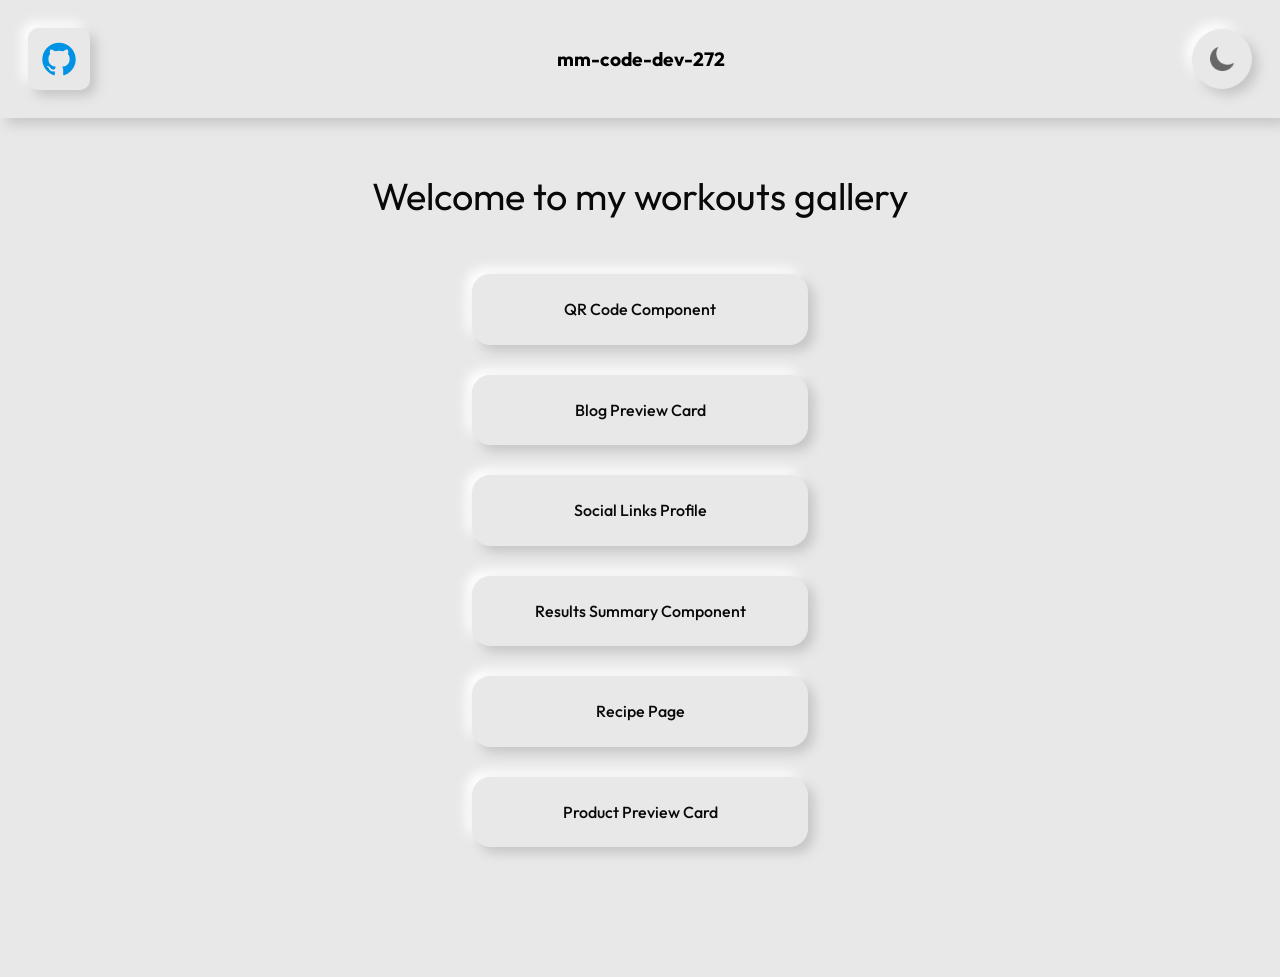
==== index.html @ 546c5eb8 "Update README.md, Demo" ====
<!DOCTYPE html>
<html lang="en">

<head>
    <meta charset="UTF-8">
    <meta name="viewport" content="width=device-width, initial-scale=1.0">
    <title>Demo</title>
    <link rel="stylesheet" href="index-styles.css">
    <link rel="preconnect" href="https://fonts.googleapis.com">
    <link rel="preconnect" href="https://fonts.gstatic.com" crossorigin>
    <link href="https://fonts.googleapis.com/css2?family=Outfit:wght@100..900&display=swap" rel="stylesheet">
    <base href="https://mm-code-dev272.github.io/My-frontend-mentor-challenges/">

    <!-- Using DeepSeek for scripts -->
    <script>
        (function () {
            const saved = localStorage.getItem('theme') || 'system';
            const effective = saved === 'system'
                ? (matchMedia('(prefers-color-scheme: dark)').matches ? 'dark' : 'light')
                : saved;
            document.documentElement.setAttribute('data-theme', effective);
        })();
    </script>
</head>

<body>

    <div class="header">

        <!-- From Uiverse.io by CYBWEBALI -->
        <button class="svg-btn" type="button" onclick="document.location='https://github.com/mm-code-dev272'">

            <svg width="40" height="40" fill="#0092E4" xmlns="http://www.w3.org/2000/svg" data-name="Layer 1"
                viewBox="0 0 24 24" id="github">
                <path
                    d="M12,2.2467A10.00042,10.00042,0,0,0,8.83752,21.73419c.5.08752.6875-.21247.6875-.475,0-.23749-.01251-1.025-.01251-1.86249C7,19.85919,6.35,18.78423,6.15,18.22173A3.636,3.636,0,0,0,5.125,16.8092c-.35-.1875-.85-.65-.01251-.66248A2.00117,2.00117,0,0,1,6.65,17.17169a2.13742,2.13742,0,0,0,2.91248.825A2.10376,2.10376,0,0,1,10.2,16.65923c-2.225-.25-4.55-1.11254-4.55-4.9375a3.89187,3.89187,0,0,1,1.025-2.6875,3.59373,3.59373,0,0,1,.1-2.65s.83747-.26251,2.75,1.025a9.42747,9.42747,0,0,1,5,0c1.91248-1.3,2.75-1.025,2.75-1.025a3.59323,3.59323,0,0,1,.1,2.65,3.869,3.869,0,0,1,1.025,2.6875c0,3.83747-2.33752,4.6875-4.5625,4.9375a2.36814,2.36814,0,0,1,.675,1.85c0,1.33752-.01251,2.41248-.01251,2.75,0,.26251.1875.575.6875.475A10.0053,10.0053,0,0,0,12,2.2467Z">
                </path>
            </svg>

        </button>
        <!-- From Uiverse.io by CYBWEBALI -->
        <h1 class="user">mm-code-dev-272</h1>
        <div class="theme-btn-div">
            <button class="theme-btn" id="theme-btn">
                <!-- Icons by 'https://www.iconpacks.net -->
                <img class="theme-icon" id="theme-icon" src="sun.png" alt="">
            </button>
        </div>
    </div>

    <h1 class="welcome-title">Welcome to my workouts gallery</h1>

    <div class="container">

        <button class="btn" onclick="document.location='01-qr-code-component/qr-code-component.html'">
            QR Code Component
        </button>

        <button class="btn" onclick="document.location='02-Blog-preview-card/Blog-preview-card.html'">
            Blog Preview Card
        </button>

        <button class="btn" onclick="document.location='03-social-links-profile-main/social-links-profile-main.html'">
            Social Links Profile
        </button>

        <button class="btn" onclick="document.location='04-Results-summary-component/Results-summary-component.html'">
            Results Summary Component
        </button>
        <button class="btn" onclick="document.location='05-recipe-page/recipe-page.html'">
            Recipe Page
        </button>
        <button class="btn" onclick="document.location='06-product-preview-card/product-preview-card.html'">
            Product Preview Card
        </button>

    </div>
    <footer style="display: block; margin-top: 10rem;">

    </footer>
    <script>
        const html = document.documentElement;
        const toggleBtn = document.getElementById('theme-btn');
        const icon = document.getElementById('theme-icon');
        const systemDark = matchMedia('(prefers-color-scheme: dark)');

        function getCurrentTheme() {
            return html.getAttribute('data-theme') || 'light';
        }

        function updateIcon() {
            const isDark = getCurrentTheme() === 'dark';
            icon.src = isDark ? 'sun.png' : 'moon.png';
            toggleBtn.setAttribute('aria-pressed', isDark);
        }

        updateIcon();


        toggleBtn.addEventListener('click', () => {
            const next = getCurrentTheme() === 'dark' ? 'light' : 'dark';
            html.setAttribute('data-theme', next);
            localStorage.setItem('theme', next);
            updateIcon();
        });

        systemDark.addEventListener('change', () => {
            if (localStorage.getItem('theme') === 'system') {
                const effective = systemDark.matches ? 'dark' : 'light';
                html.setAttribute('data-theme', effective);
                updateIcon();
            }
        });
    </script>
</body>

</html>
---- index-styles.css ----
:root {
    color-scheme: light;
    --bg-color: #e8e8e8;
    --txt-color: #090909;
    --light-shadow-u: #ffffff;
    --light-shadow-d: #c5c5c5;
    --box-shadow:
        6px 6px 12px var(--light-shadow-d),
        -6px -6px 12px var(--light-shadow-u);
    --hover-box-shadow: 0px 0px 0px var(--light-shadow-d),
        0px 0px 0px var(--light-shadow-u),
        inset 4px 4px 12px var(--light-shadow-d),
        inset -4px -4px 12px var(--light-shadow-u);
    --svg-btn-hover-border: rgba(0, 0, 0, 0.1);
}

[data-theme="dark"] {
    color-scheme: dark;
    --bg-color: #2a2a2a;
    --txt-color: #ffffff;
    --light-shadow-u: rgba(255, 255, 255, 0.4);
    --light-shadow-d: rgba(0, 0, 0, 1);
    --box-shadow:
        3px 3px 10px rgba(0, 0, 0, 1),
        -1px -1px 6px rgba(255, 255, 255, 0.4);
    --hover-box-shadow:
        0px 0px 0px var(--light-shadow-d),
        0px 0px 0px var(--light-shadow-u),
        inset 3px 3px 10px var(--light-shadow-d),
        inset -1px -1px 6px var(--light-shadow-u);
    --svg-btn-hover-border: rgba(0, 0, 0, 0.455);
}

* {
    margin: 0;
    padding: 0;
    box-sizing: border-box;
}

html {
    font-size: 62.5%;
    /* 1rem = 10px */
}

body {
    display: flex;
    flex-direction: column;
    gap: 3rem;
    background-color: var(--bg-color);
    font-family: 'Outfit', sans-serif;
}

.header {
    position: sticky;
    top: 0;
    display: flex;
    flex-direction: row;
    align-items: center;
    justify-content: space-between;
    border: 0.3rem solid var(--txt-color);
    background-color: var(--bg-color);
    box-shadow: var(--box-shadow);
    border: none;
    width: 100%;
    padding: clamp(1.5rem, 1.0183rem + 1.3761vw, 3rem);
}

.user {
    /* 15px at 350px viewport → 20px at 1440px viewport */
    font-size: clamp(1.5rem, 1.3394rem + 0.4587vw, 2rem);
    text-align: center;
}

/* svg section */

/* From Uiverse.io by CYBWEBALI ; note : I changed somethings for my project. */
.svg-btn {
    display: grid;
    place-items: center;
    background: var(--bg-color);
    padding: 1rem;
    border-radius: 1rem;
    box-shadow: var(--box-shadow);

    /* 6px 6px 10px -1px rgba(0, 0, 0, 0.15),
        -6px -6px 10px -1px rgba(255, 255, 255, 0.7); */

    border: 1px solid rgba(0, 0, 0, 0);
    cursor: pointer;
    transition: transform 0.5s;
}

.svg-btn:hover {
    box-shadow: var(--hover-box-shadow);

    /* inset 4px 4px 6px -1px rgba(0, 0, 0, 0.2),
        inset -4px -4px 6px -1px rgba(255, 255, 255, 0.7),
        -0.5px -0.5px 0px rgba(255, 255, 255, 1),
        0.5px 0.5px 0px rgba(0, 0, 0, 0.15),
        0px 12px 10px -10px rgba(0, 0, 0, 0.05); */

    border: 1px solid var(--svg-btn-hover-border);
    transform: translateY(0.5em);
}

.svg-btn svg {
    transition: transform 0.5s;
}

.svg-btn:hover svg {
    transform: scale(0.9);
    fill: var(--txt-color);
}

/* svg section */

.theme-btn-div {
    display: flex;
    flex-direction: row;
}

.theme-btn {
    display: grid;
    place-items: center;
    border-radius: 50%;
    width: 6rem;
    height: 6rem;
    background: var(--bg-color);
    cursor: pointer;
    border: 0.1rem solid var(--bg-color);
    transition: all 0.4s;
    box-shadow: var(--box-shadow)
}

.theme-btn:hover {
    transition: all 0.4s;
    box-shadow: var(--hover-box-shadow);
}

.theme-icon {
    pointer-events: none;
    width: 2.4rem;
    height: 2.4rem;
}

.welcome-title {
    color: var(--txt-color);
    /* 25px at 350px viewport → 40px at 1440px viewport */
    font-size: clamp(2.5rem, 2.0183rem + 1.3761vw, 4rem);
    text-align: center;
    font-weight: 400;
    /* position: sticky;
    top: 0;
    display: block;
    background-color: var(--bg-color); */
    padding: clamp(2rem, 1.8394rem + 0.4587vw, 2.5rem);
}

.container {
    display: flex;
    flex-direction: column;
    align-items: center;
    justify-content: center;
    gap: 3rem;
}

.btn {

    /* 250px at 350px viewport → 350px at 1440px viewport */
    width: clamp(25rem, 21.789rem + 9.1743vw, 35rem);
    color: var(--txt-color);
    /* 20px at 350px viewport → 25px at 1440px viewport */
    padding: clamp(2rem, 1.8394rem + 0.4587vw, 2.5rem);
    font-size: 1.6rem;
    font-weight: 500;
    font-family: 'Outfit', sans-serif;
    text-decoration: none;
    border-radius: 1.8rem;
    background: var(--bg-color);
    cursor: pointer;
    border: 0.1rem solid var(--bg-color);
    transition: all 0.35s;
    box-shadow: var(--box-shadow)
}

.btn:hover {
    box-shadow: var(--hover-box-shadow);
}
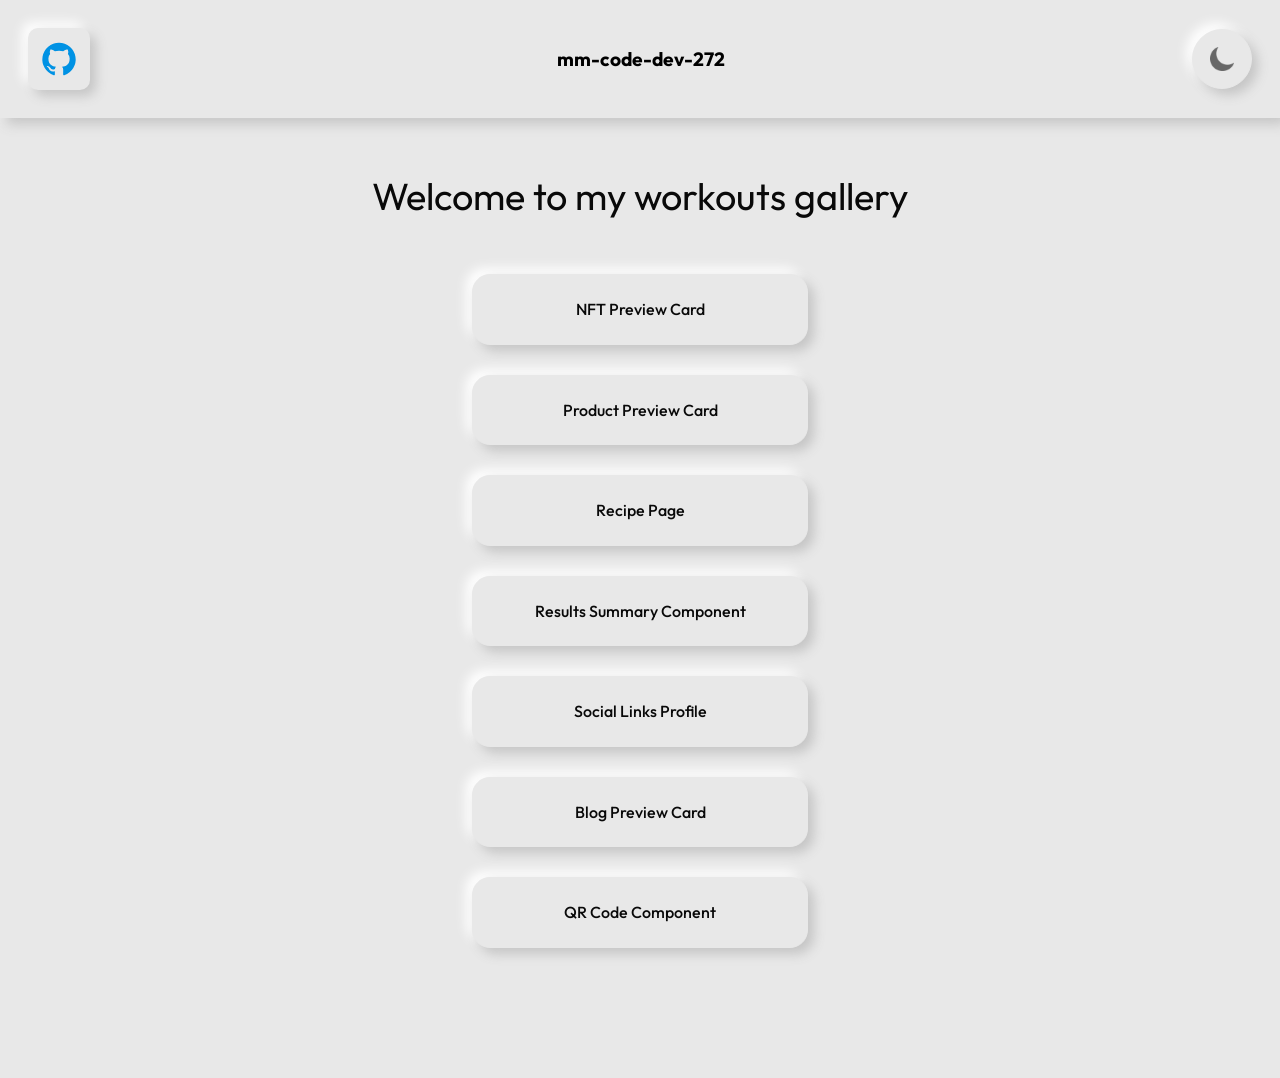
==== commit 12cb0023: "Update README.md and Demo" ====
--- a/index.html
+++ b/index.html
@@ -73,6 +73,9 @@
         <button class="btn" onclick="document.location='06-product-preview-card/product-preview-card.html'">
             Product Preview Card
         </button>
+        <button class="btn" onclick="document.location='07-nft-preview-card-component/nft-preview-card.html'">
+            NFT Preview Card
+        </button>
 
     </div>
     <footer style="display: block; margin-top: 10rem;">
--- a/index-styles.css
+++ b/index-styles.css
@@ -158,7 +158,7 @@
 
 .container {
     display: flex;
-    flex-direction: column;
+    flex-direction: column-reverse;
     align-items: center;
     justify-content: center;
     gap: 3rem;
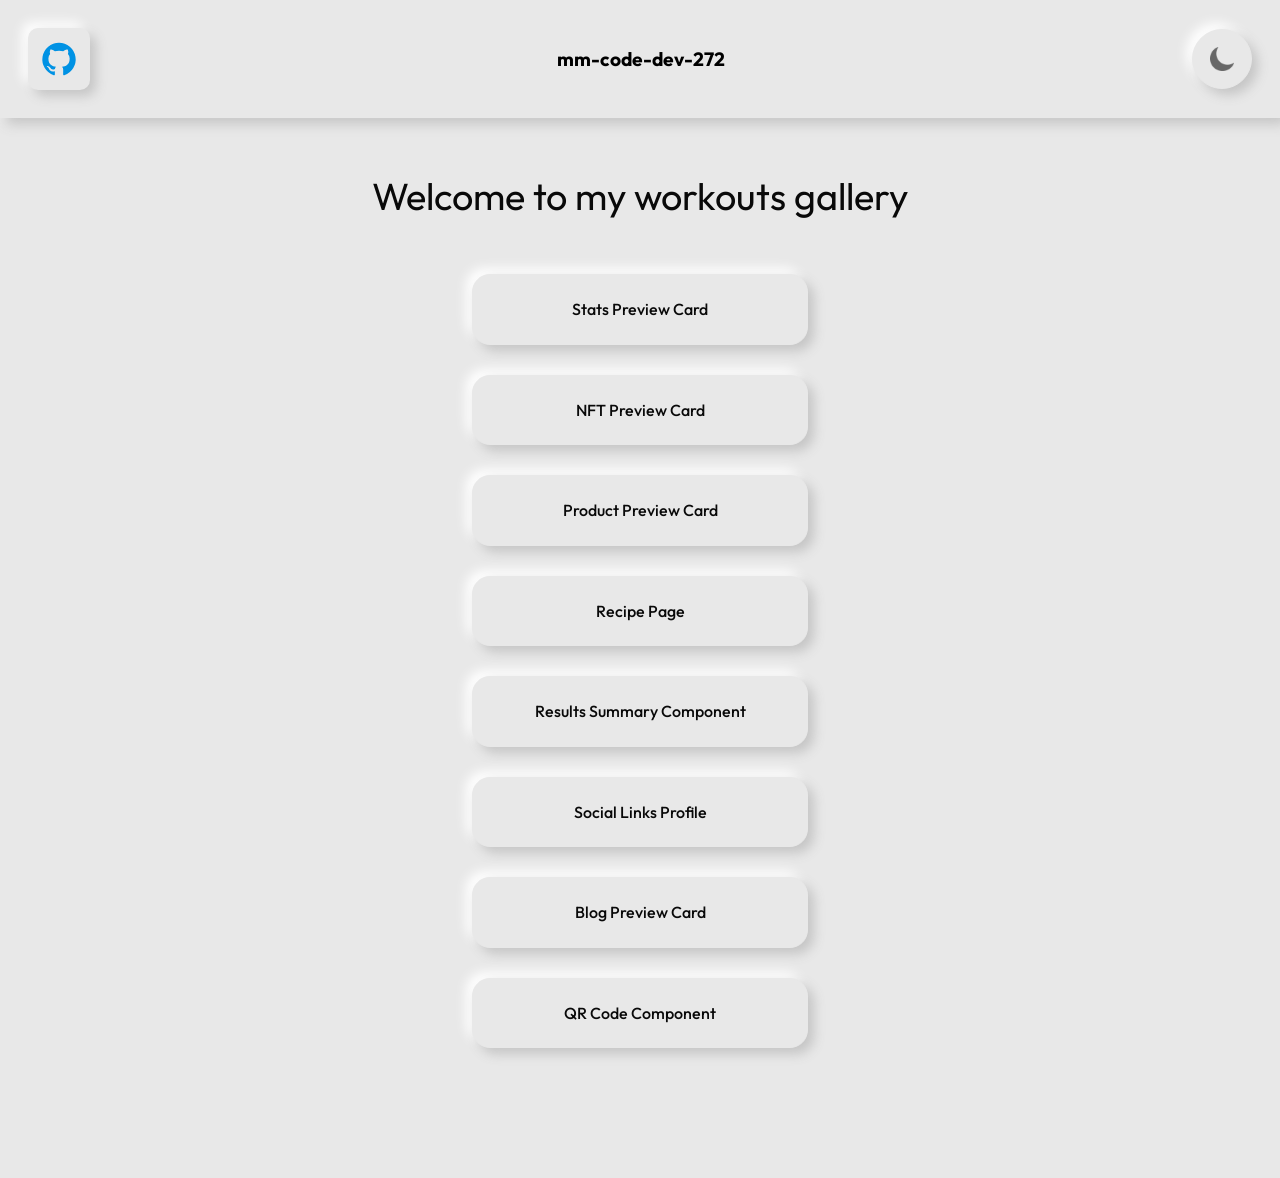
==== commit f6c4b042: "Update README.md and Live Demo" ====
--- a/index.html
+++ b/index.html
@@ -76,6 +76,9 @@
         <button class="btn" onclick="document.location='07-nft-preview-card-component/nft-preview-card.html'">
             NFT Preview Card
         </button>
+        <button class="btn" onclick="document.location='08-stats-preview-card/stats-preview-card.html'">
+            Stats Preview Card
+        </button>
 
     </div>
     <footer style="display: block; margin-top: 10rem;">
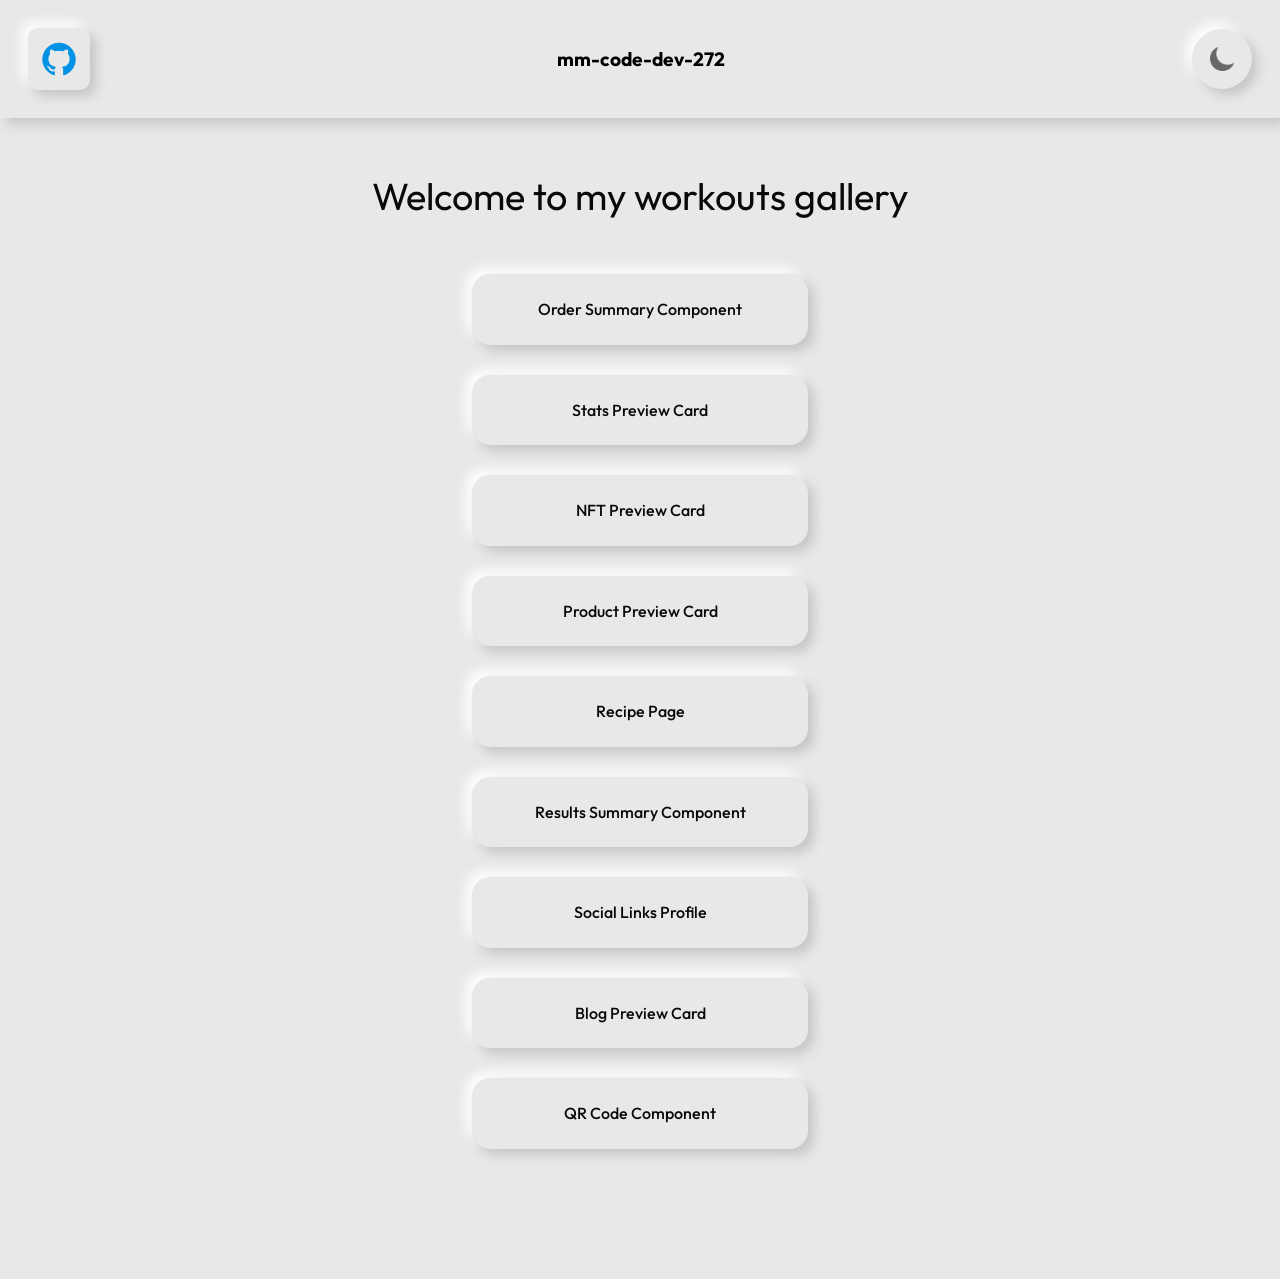
==== commit 2f268d8c: "Update README.md and Live Demo" ====
--- a/index.html
+++ b/index.html
@@ -79,6 +79,9 @@
         <button class="btn" onclick="document.location='08-stats-preview-card/stats-preview-card.html'">
             Stats Preview Card
         </button>
+        <button class="btn" onclick="document.location='09-order-summary/order-summary.html'">
+            Order Summary Component
+        </button>
 
     </div>
     <footer style="display: block; margin-top: 10rem;">
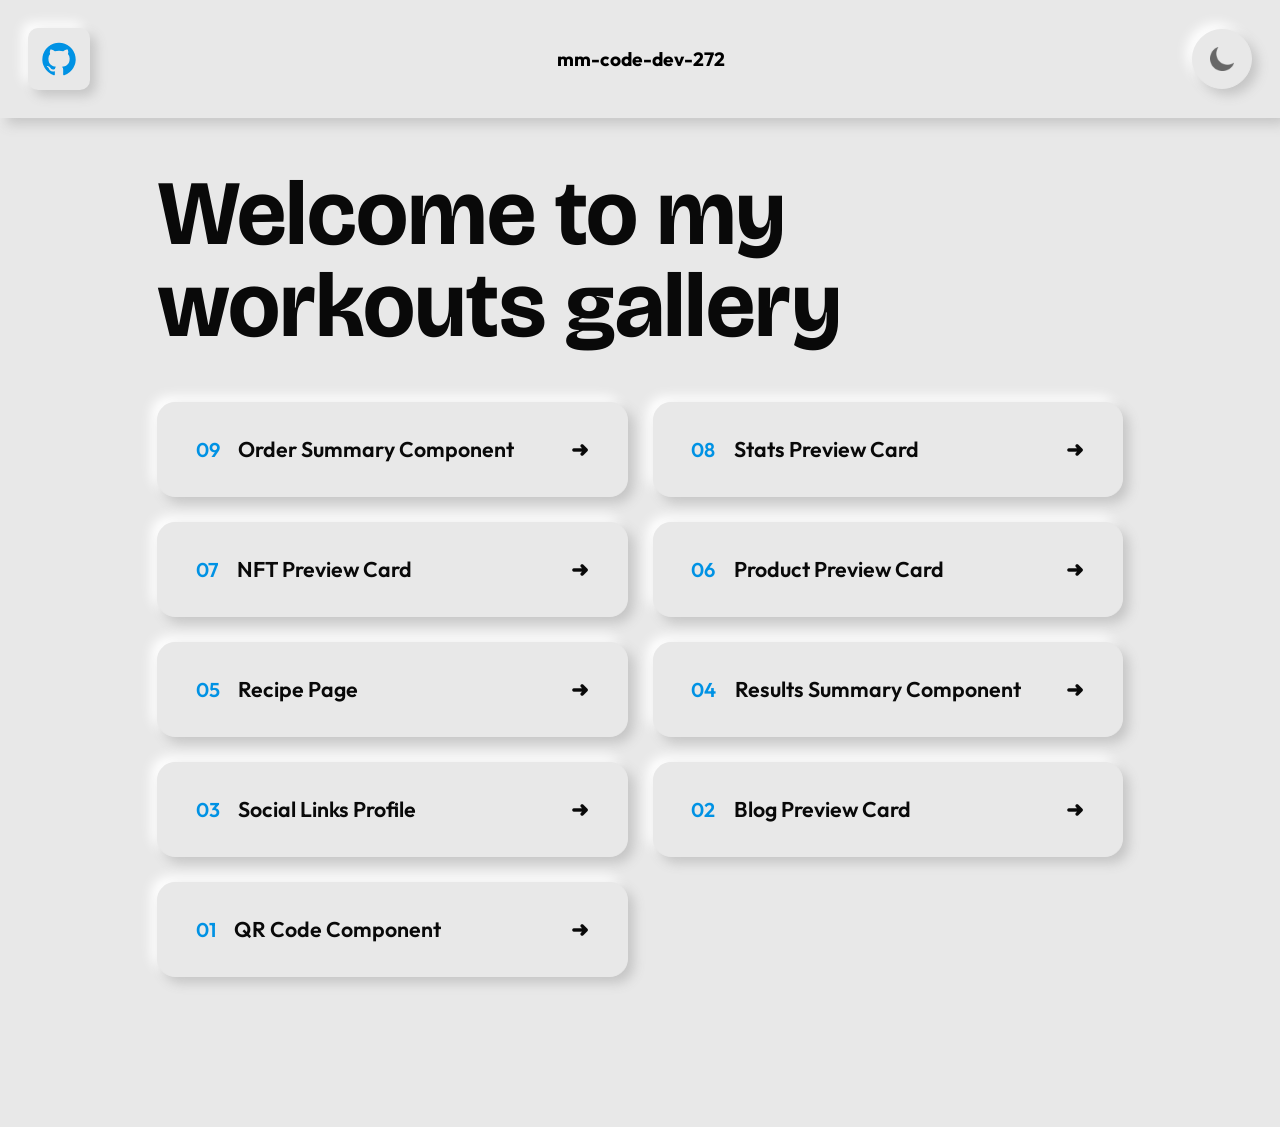
==== commit 99aaa259: "Big change in landing page CSS" ====
--- a/index.html
+++ b/index.html
@@ -9,8 +9,10 @@
     <link rel="preconnect" href="https://fonts.googleapis.com">
     <link rel="preconnect" href="https://fonts.gstatic.com" crossorigin>
     <link href="https://fonts.googleapis.com/css2?family=Outfit:wght@100..900&display=swap" rel="stylesheet">
+    <link href="https://fonts.googleapis.com/css2?family=Bricolage+Grotesque:opsz,wght@12..96,700&display=swap"
+        rel="stylesheet">
+
     <base href="https://mm-code-dev272.github.io/My-frontend-mentor-challenges/">
-
     <!-- Using DeepSeek for scripts -->
     <script>
         (function () {
--- a/index-styles.css
+++ b/index-styles.css
@@ -2,6 +2,7 @@
     color-scheme: light;
     --bg-color: #e8e8e8;
     --txt-color: #090909;
+    --accent: #0092e4;
     --light-shadow-u: #ffffff;
     --light-shadow-d: #c5c5c5;
     --box-shadow:
@@ -18,6 +19,7 @@
     color-scheme: dark;
     --bg-color: #2a2a2a;
     --txt-color: #ffffff;
+    --accent: #3fb0ff;
     --light-shadow-u: rgba(255, 255, 255, 0.4);
     --light-shadow-d: rgba(0, 0, 0, 1);
     --box-shadow:
@@ -45,7 +47,9 @@
 body {
     display: flex;
     flex-direction: column;
-    gap: 3rem;
+    min-height: 100vh;
+    min-height: 100dvh;
+    gap: 5rem;
     background-color: var(--bg-color);
     font-family: 'Outfit', sans-serif;
 }
@@ -145,36 +149,43 @@
 
 .welcome-title {
     color: var(--txt-color);
-    /* 25px at 350px viewport → 40px at 1440px viewport */
-    font-size: clamp(2.5rem, 2.0183rem + 1.3761vw, 4rem);
-    text-align: center;
-    font-weight: 400;
-    /* position: sticky;
-    top: 0;
-    display: block;
-    background-color: var(--bg-color); */
-    padding: clamp(2rem, 1.8394rem + 0.4587vw, 2.5rem);
+    font-family: "Bricolage Grotesque", sans-serif;
+    /* 44px at 320px viewport → 100px at 1440px viewport */
+    font-size: clamp(4.4rem, 2.8rem + 5vw, 10rem);
+    text-align: left;
+    line-height: 1;
+    font-weight: 700;
+    max-width: clamp(32rem, 12.5714rem + 60.7143vw, 100rem);
+    padding: 0 clamp(2rem, 0.2857rem + 5.3571vw, 8rem);
+    margin: 0 clamp(0rem, -2.8571rem + 8.9286vw, 10rem);
 }
 
 .container {
-    display: flex;
-    flex-direction: column-reverse;
+    display: grid;
+    place-items: center;
+    grid-template-columns: repeat(auto-fit, minmax(min(100%, 40rem), 1fr));
+    gap: 2.5rem;
+    padding: 0 clamp(2rem, 0.2857rem + 5.3571vw, 8rem);
+    margin: 0 clamp(0rem, -2.8571rem + 8.9286vw, 10rem);
+    counter-reset: workout;
+}
+
+button {
+    font-family: inherit;
+}
+
+.btn {
+    counter-increment: workout;
+    display: flex;
     align-items: center;
-    justify-content: center;
-    gap: 3rem;
-}
-
-.btn {
-
-    /* 250px at 350px viewport → 350px at 1440px viewport */
-    width: clamp(25rem, 21.789rem + 9.1743vw, 35rem);
+    gap: clamp(1.2rem, 0.9714rem + 0.7143vw, 2rem);
+    width: 100%;
+    min-height: 9.5rem;
     color: var(--txt-color);
-    /* 20px at 350px viewport → 25px at 1440px viewport */
-    padding: clamp(2rem, 1.8394rem + 0.4587vw, 2.5rem);
-    font-size: 1.6rem;
-    font-weight: 500;
-    font-family: 'Outfit', sans-serif;
-    text-decoration: none;
+    padding: 0 clamp(2.2rem, 1.6857rem + 1.6071vw, 4rem);
+    font-size: clamp(1.8rem, 1.6857rem + 0.3571vw, 2.2rem);
+    font-weight: 600;
+    text-align: left;
     border-radius: 1.8rem;
     background: var(--bg-color);
     cursor: pointer;
@@ -183,6 +194,56 @@
     box-shadow: var(--box-shadow)
 }
 
+.btn::before {
+    content: counter(workout, decimal-leading-zero);
+    color: var(--accent);
+    font-size: 2rem;
+    font-weight: 600;
+    letter-spacing: 0;
+}
+
+.btn::after {
+    content: "➜";
+    margin-left: auto;
+    transition: transform 0.25s ease;
+}
+
 .btn:hover {
     box-shadow: var(--hover-box-shadow);
+}
+
+.btn:hover::after {
+    transform: translateX(0.6rem);
+}
+
+.btn:nth-child(1) {
+    order: 8;
+}
+
+.btn:nth-child(2) {
+    order: 7;
+}
+
+.btn:nth-child(3) {
+    order: 6;
+}
+
+.btn:nth-child(4) {
+    order: 5;
+}
+
+.btn:nth-child(5) {
+    order: 4;
+}
+
+.btn:nth-child(6) {
+    order: 3;
+}
+
+.btn:nth-child(7) {
+    order: 2;
+}
+
+.btn:nth-child(8) {
+    order: 1;
 }
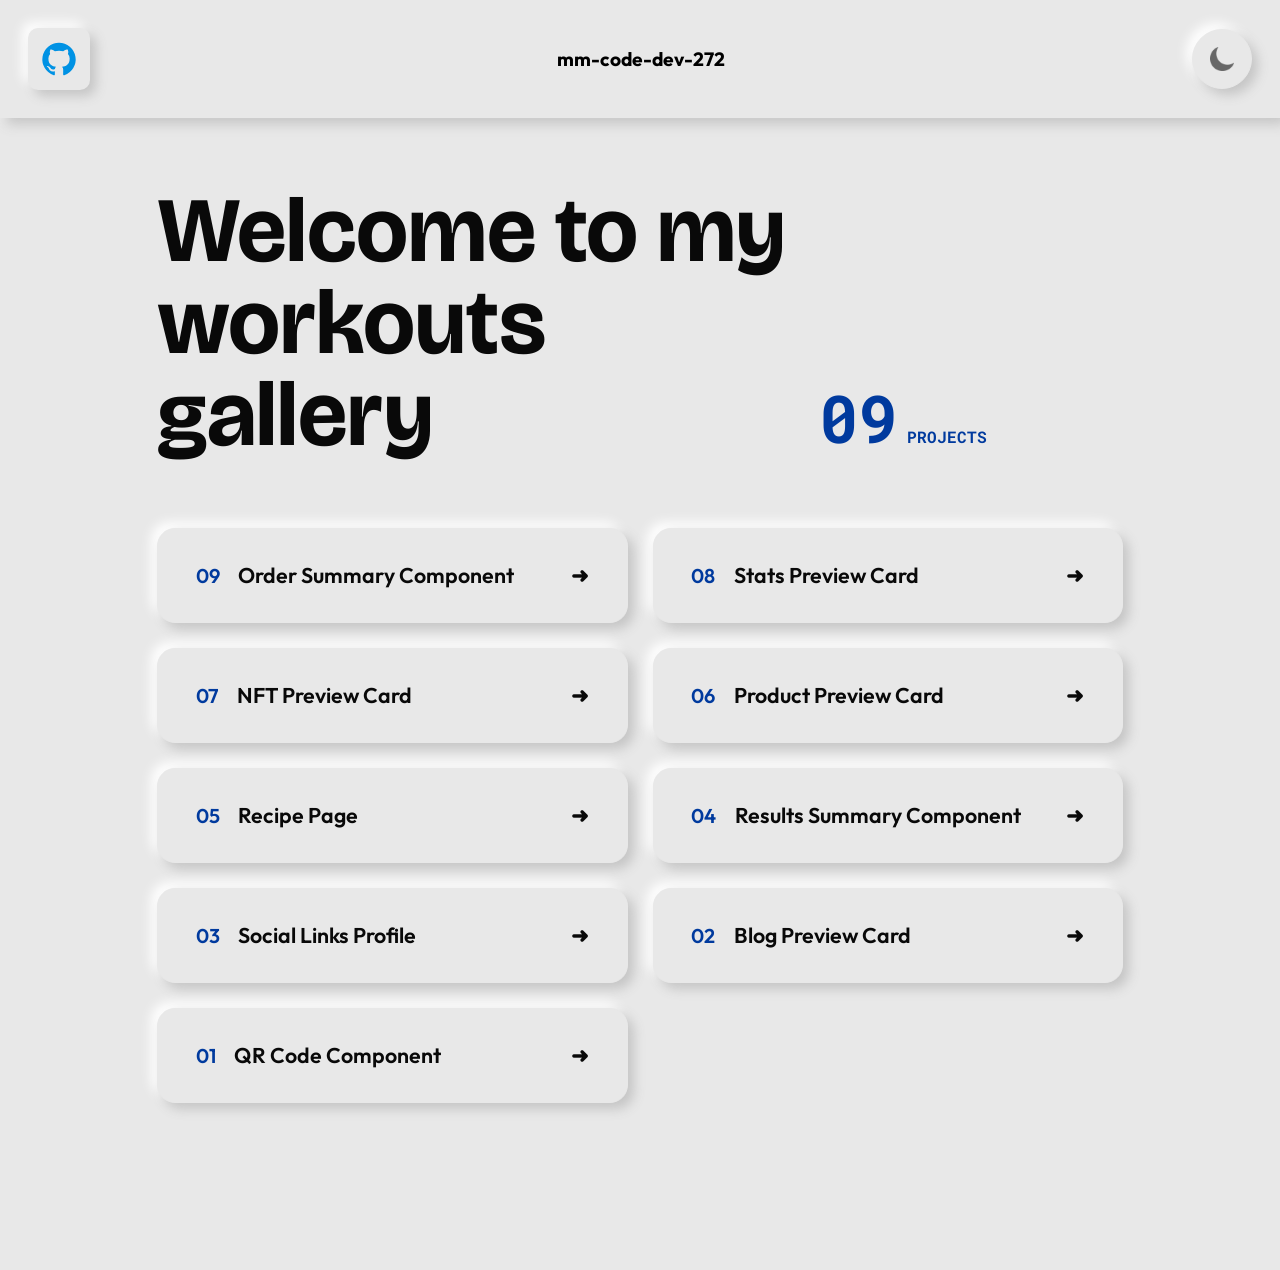
==== commit da6fee90: "Minor changes in Live Demo" ====
--- a/index.html
+++ b/index.html
@@ -11,6 +11,7 @@
     <link href="https://fonts.googleapis.com/css2?family=Outfit:wght@100..900&display=swap" rel="stylesheet">
     <link href="https://fonts.googleapis.com/css2?family=Bricolage+Grotesque:opsz,wght@12..96,700&display=swap"
         rel="stylesheet">
+    <link href="https://fonts.googleapis.com/css2?family=Roboto+Mono:wght@600&display=swap" rel="stylesheet">
 
     <base href="https://mm-code-dev272.github.io/My-frontend-mentor-challenges/">
     <!-- Using DeepSeek for scripts -->
@@ -50,7 +51,10 @@
         </div>
     </div>
 
-    <h1 class="welcome-title">Welcome to my workouts gallery</h1>
+    <div class="title">
+        <h1 class="welcome-title">Welcome to my workouts gallery</h1>
+        <p class="workouts-number"></p>
+    </div>
 
     <div class="container">
 
@@ -94,27 +98,21 @@
         const toggleBtn = document.getElementById('theme-btn');
         const icon = document.getElementById('theme-icon');
         const systemDark = matchMedia('(prefers-color-scheme: dark)');
-
         function getCurrentTheme() {
             return html.getAttribute('data-theme') || 'light';
         }
-
         function updateIcon() {
             const isDark = getCurrentTheme() === 'dark';
             icon.src = isDark ? 'sun.png' : 'moon.png';
             toggleBtn.setAttribute('aria-pressed', isDark);
         }
-
         updateIcon();
-
-
         toggleBtn.addEventListener('click', () => {
             const next = getCurrentTheme() === 'dark' ? 'light' : 'dark';
             html.setAttribute('data-theme', next);
             localStorage.setItem('theme', next);
             updateIcon();
         });
-
         systemDark.addEventListener('change', () => {
             if (localStorage.getItem('theme') === 'system') {
                 const effective = systemDark.matches ? 'dark' : 'light';
@@ -122,6 +120,8 @@
                 updateIcon();
             }
         });
+        const count = document.querySelectorAll('.btn').length;
+        document.querySelector('.workouts-number').textContent = String(count).padStart(2, '0');
     </script>
 </body>
 
--- a/index-styles.css
+++ b/index-styles.css
@@ -2,7 +2,7 @@
     color-scheme: light;
     --bg-color: #e8e8e8;
     --txt-color: #090909;
-    --accent: #0092e4;
+    --accent: #003A9E;
     --light-shadow-u: #ffffff;
     --light-shadow-d: #c5c5c5;
     --box-shadow:
@@ -49,7 +49,7 @@
     flex-direction: column;
     min-height: 100vh;
     min-height: 100dvh;
-    gap: 5rem;
+    gap: clamp(5rem, 4.4286rem + 1.7857vw, 7rem);
     background-color: var(--bg-color);
     font-family: 'Outfit', sans-serif;
 }
@@ -61,7 +61,6 @@
     flex-direction: row;
     align-items: center;
     justify-content: space-between;
-    border: 0.3rem solid var(--txt-color);
     background-color: var(--bg-color);
     box-shadow: var(--box-shadow);
     border: none;
@@ -147,6 +146,33 @@
     height: 2.4rem;
 }
 
+.title {
+    display: flex;
+    flex-direction: column;
+    gap: 3rem;
+    align-items: flex-start;
+    /* 310px at 320px viewport → 1000px at 1440px viewport */
+    max-width: clamp(31rem, 11.2857rem + 61.6071vw, 100rem);
+    padding-left: clamp(2rem, 0.2857rem + 5.3571vw, 8rem);
+    margin-left: clamp(0rem, -2.8571rem + 8.9286vw, 10rem);
+}
+
+.workouts-number {
+    /* 40px at 320px viewport → 70px at 1440px viewport */
+    font-size: clamp(4rem, 3.1429rem + 2.6786vw, 7rem);
+    font-weight: 700;
+    font-family: "Roboto Mono", monospace;
+    color: var(--accent);
+}
+
+.workouts-number::after {
+    content: "projects";
+    font-size: 1.6rem;
+    text-transform: uppercase;
+    color: var(--accent);
+    padding-left: 0.8rem;
+}
+
 .welcome-title {
     color: var(--txt-color);
     font-family: "Bricolage Grotesque", sans-serif;
@@ -155,9 +181,6 @@
     text-align: left;
     line-height: 1;
     font-weight: 700;
-    max-width: clamp(32rem, 12.5714rem + 60.7143vw, 100rem);
-    padding: 0 clamp(2rem, 0.2857rem + 5.3571vw, 8rem);
-    margin: 0 clamp(0rem, -2.8571rem + 8.9286vw, 10rem);
 }
 
 .container {
@@ -246,4 +269,11 @@
 
 .btn:nth-child(8) {
     order: 1;
+}
+
+@media(min-width : 800px) {
+    .title {
+        flex-direction: row;
+        align-items: flex-end;
+    }
 }
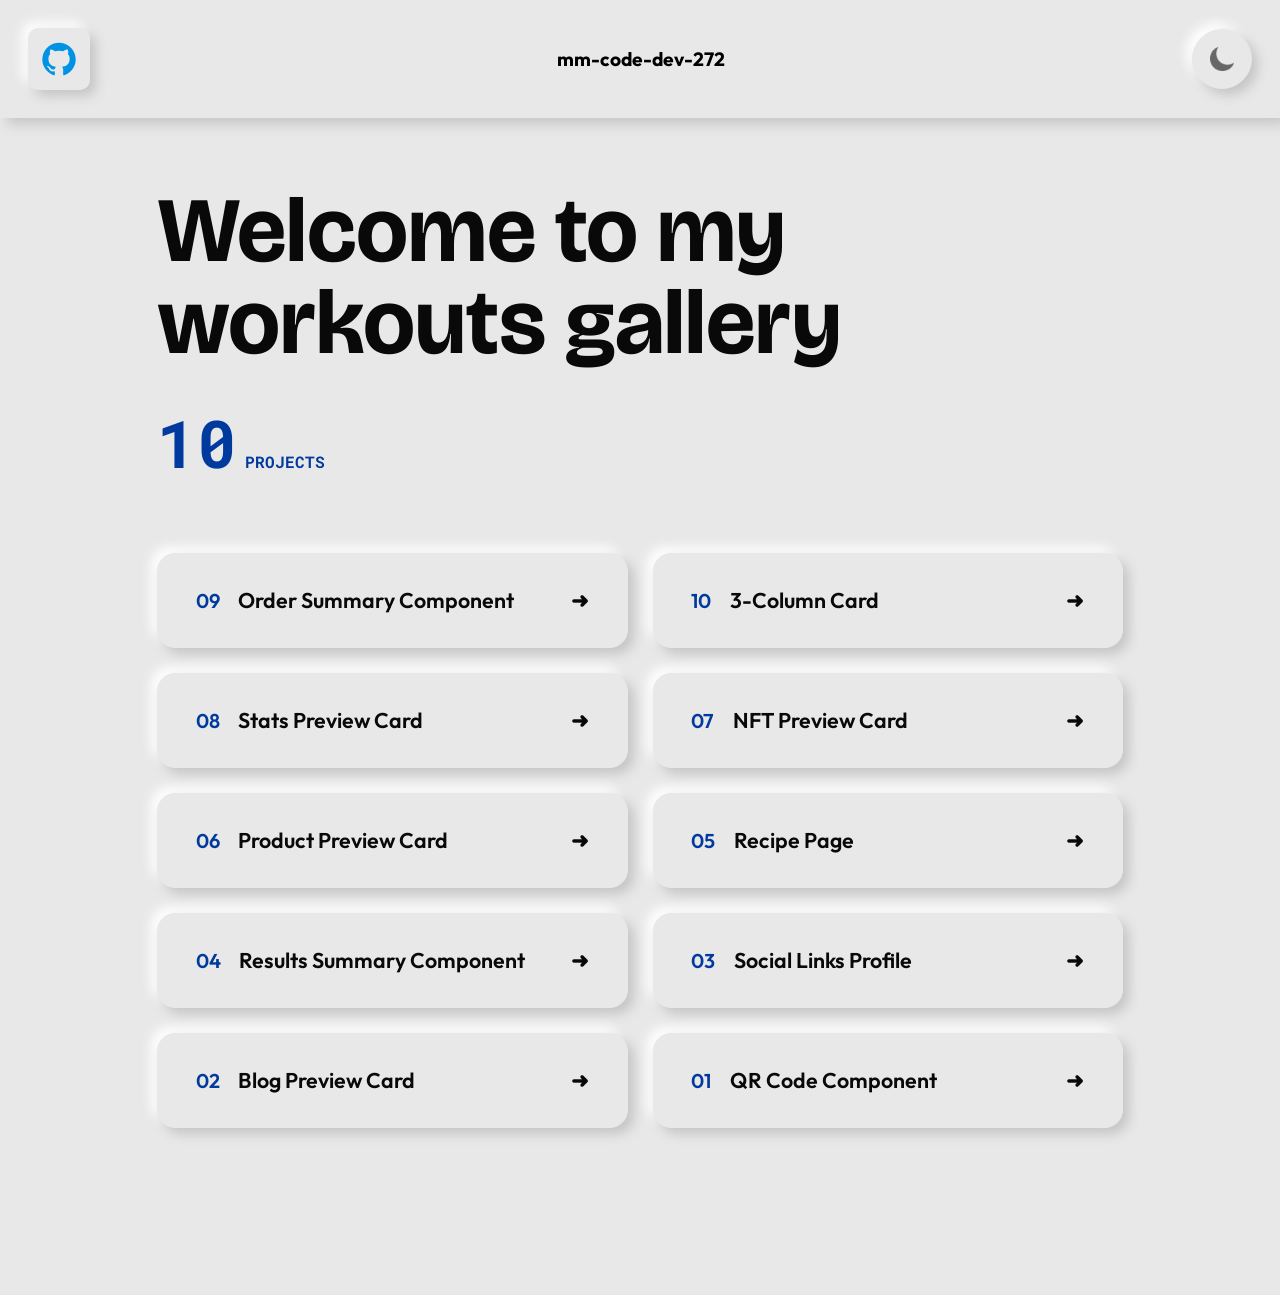
==== commit 797df95e: "Update Live Demo" ====
--- a/index.html
+++ b/index.html
@@ -88,6 +88,9 @@
         <button class="btn" onclick="document.location='09-order-summary/order-summary.html'">
             Order Summary Component
         </button>
+        <button class="btn" onclick="document.location='10-3-column-card/3-column-card.html'">
+            3-Column Card
+        </button>
 
     </div>
     <footer style="display: block; margin-top: 10rem;">
--- a/index-styles.css
+++ b/index-styles.css
@@ -148,9 +148,8 @@
 
 .title {
     display: flex;
-    flex-direction: column;
+    flex-flow: row wrap;
     gap: 3rem;
-    align-items: flex-start;
     /* 310px at 320px viewport → 1000px at 1440px viewport */
     max-width: clamp(31rem, 11.2857rem + 61.6071vw, 100rem);
     padding-left: clamp(2rem, 0.2857rem + 5.3571vw, 8rem);
@@ -271,9 +270,9 @@
     order: 1;
 }
 
-@media(min-width : 800px) {
+/* @media(min-width : 800px) {
     .title {
         flex-direction: row;
         align-items: flex-end;
     }
-}+} */
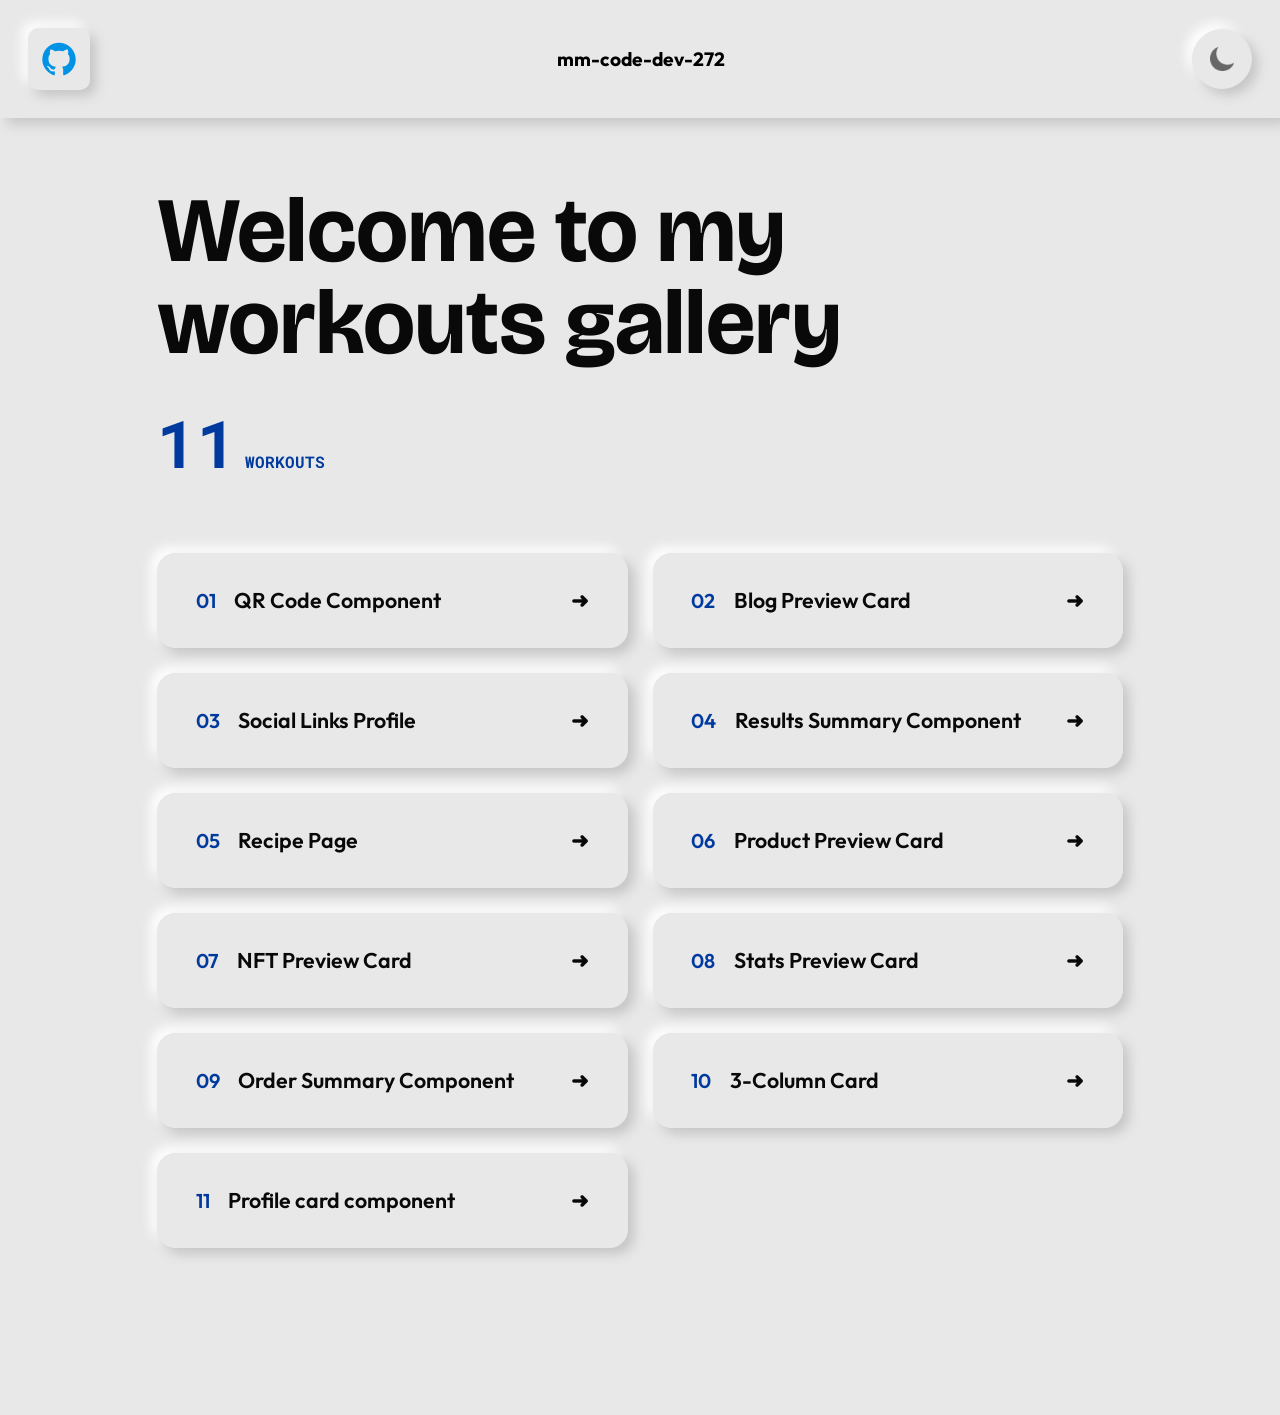
==== commit fd380dd5: "Minor changes" ====
--- a/index.html
+++ b/index.html
@@ -91,7 +91,9 @@
         <button class="btn" onclick="document.location='10-3-column-card/3-column-card.html'">
             3-Column Card
         </button>
-
+        <button class="btn" onclick="document.location='11-profile-card/profile-card.html'">
+            Profile card component
+        </button>
     </div>
     <footer style="display: block; margin-top: 10rem;">
 
@@ -106,7 +108,7 @@
         }
         function updateIcon() {
             const isDark = getCurrentTheme() === 'dark';
-            icon.src = isDark ? 'sun.png' : 'moon.png';
+            icon.src = isDark ? 'index-images/sun.png' : 'index-images/moon.png';
             toggleBtn.setAttribute('aria-pressed', isDark);
         }
         updateIcon();
--- a/index-styles.css
+++ b/index-styles.css
@@ -165,7 +165,7 @@
 }
 
 .workouts-number::after {
-    content: "projects";
+    content: "workouts";
     font-size: 1.6rem;
     text-transform: uppercase;
     color: var(--accent);
@@ -236,43 +236,4 @@
 
 .btn:hover::after {
     transform: translateX(0.6rem);
-}
-
-.btn:nth-child(1) {
-    order: 8;
-}
-
-.btn:nth-child(2) {
-    order: 7;
-}
-
-.btn:nth-child(3) {
-    order: 6;
-}
-
-.btn:nth-child(4) {
-    order: 5;
-}
-
-.btn:nth-child(5) {
-    order: 4;
-}
-
-.btn:nth-child(6) {
-    order: 3;
-}
-
-.btn:nth-child(7) {
-    order: 2;
-}
-
-.btn:nth-child(8) {
-    order: 1;
-}
-
-/* @media(min-width : 800px) {
-    .title {
-        flex-direction: row;
-        align-items: flex-end;
-    }
-} */+}
